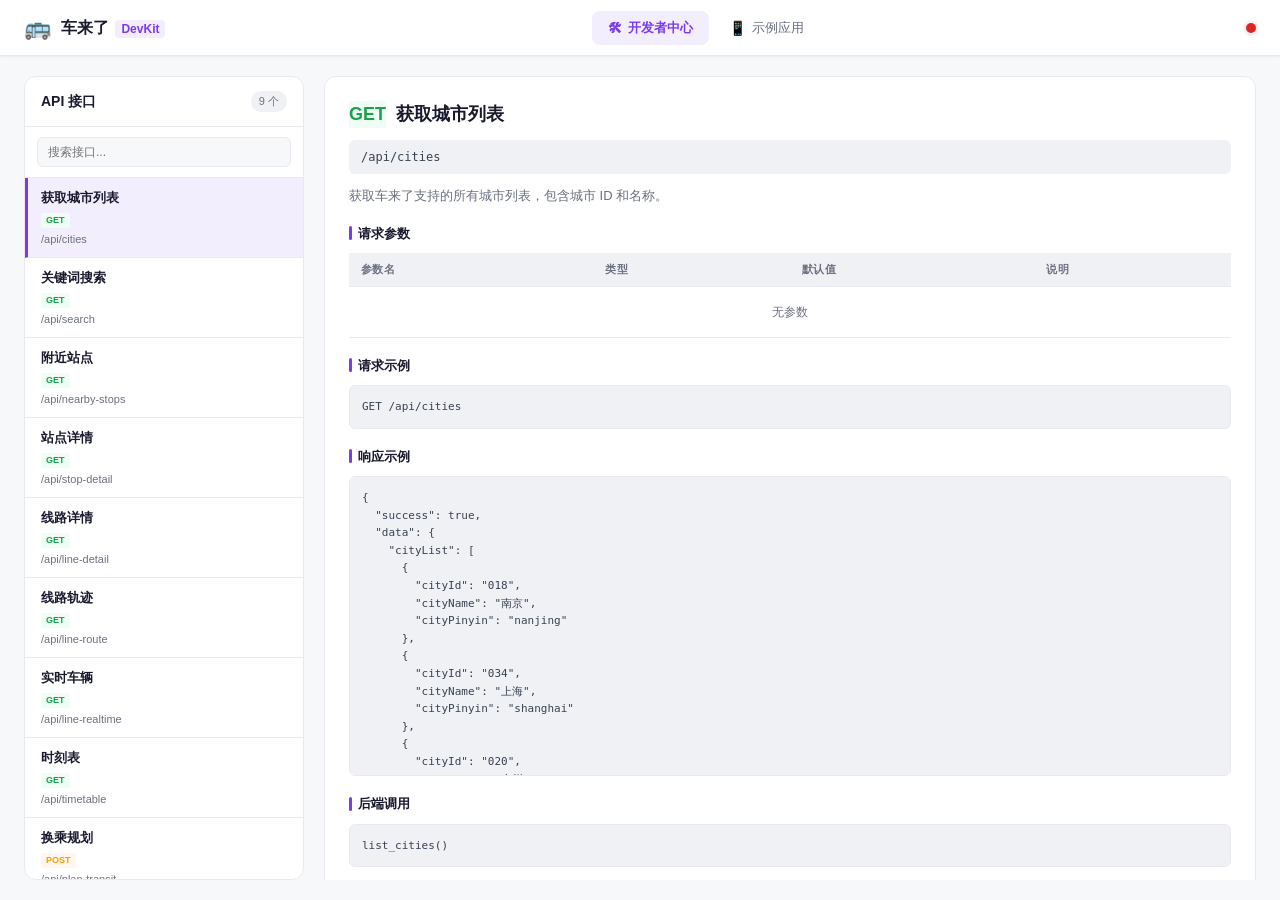
==== public/index.html @ 51bd1106 "fix: 重构 Vercel 部署配置，修复 404 问题 - 将 static/ 改为 public/ (Vercel 自动部署静态文件) - 简化 api/index.py，直接导出 Flask " ====
<!-- Generated by Trae Work -->
<!DOCTYPE html>
<html lang="zh-CN">
<head>
<meta charset="UTF-8">
<meta name="viewport" content="width=device-width, initial-scale=1.0">
<title>车来了 DevKit · 开发者中心 & 示例应用</title>
<link rel="stylesheet" href="css/app.css">
</head>
<body>

<!-- 顶部导航 -->
<header class="top-nav">
  <div class="nav-brand">
    <span class="brand-icon">🚌</span>
    <span class="brand-text">车来了 <span class="brand-sub">DevKit</span></span>
  </div>
  <nav class="nav-tabs">
    <button class="nav-tab active" data-route="dev-center">
      <span class="tab-icon">🛠</span> 开发者中心
    </button>
    <button class="nav-tab" data-route="demo-apps">
      <span class="tab-icon">📱</span> 示例应用
    </button>
  </nav>
  <div class="nav-right">
    <span class="status-dot" id="apiStatus" title="API 连接状态"></span>
  </div>
</header>

<!-- 主内容区 -->
<main class="main-content">

  <!-- ========== 开发者中心 ========== -->
  <section class="page" id="page-dev-center">
    <div class="dev-layout">
      <!-- 左侧 API 列表 -->
      <aside class="dev-sidebar">
        <div class="sidebar-header">
          <h3>API 接口</h3>
          <span class="api-count" id="apiCount">9 个</span>
        </div>
        <div class="api-search">
          <input type="text" id="apiSearchInput" placeholder="搜索接口...">
        </div>
        <ul class="api-list" id="apiList">
          <!-- JS 动态填充 -->
        </ul>
      </aside>

      <!-- 右侧详情区 -->
      <div class="dev-main">
        <div class="api-detail" id="apiDetail">
          <div class="detail-placeholder">
            <div class="ph-icon">👈</div>
            <p>选择左侧的 API 接口查看详情</p>
            <p class="ph-sub">包含接口说明、参数、请求示例、响应示例</p>
          </div>
        </div>

        <!-- 调试控制台 -->
        <div class="debug-panel" id="debugPanel" style="display:none">
          <div class="debug-header">
            <h4>🔧 在线调试</h4>
            <button class="btn btn-sm" id="debugRunBtn">发送请求</button>
          </div>
          <div class="debug-body">
            <div class="debug-params" id="debugParams">
              <!-- JS 动态生成参数表单 -->
            </div>
            <div class="debug-response">
              <div class="debug-resp-header">
                <span>响应结果</span>
                <span class="resp-status" id="respStatus"></span>
              </div>
              <pre class="debug-resp-content" id="respContent">// 点击"发送请求"查看结果</pre>
            </div>
          </div>
        </div>
      </div>
    </div>
  </section>

  <!-- ========== 示例应用 ========== -->
  <section class="page" id="page-demo-apps" style="display:none">
    <div class="demo-header">
      <h2>示例应用展示</h2>
      <p>基于车来了 API 组合实现的 6 类端上应用，点击卡片进入交互体验</p>
    </div>

    <!-- 应用选择网格 -->
    <div class="demo-grid" id="demoGrid">
      <div class="demo-card" data-demo="commute">
        <div class="demo-icon">⏰</div>
        <h3>通勤到站提醒</h3>
        <p>定时轮询车辆位置，到站前自动提醒出门</p>
        <div class="demo-tags">
          <span class="tag">实时轮询</span>
          <span class="tag">本地通知</span>
        </div>
      </div>
      <div class="demo-card" data-demo="transfer">
        <div class="demo-icon">🔀</div>
        <h3>智能换乘规划</h3>
        <p>多方案对比，推荐最优换乘路线</p>
        <div class="demo-tags">
          <span class="tag">路径规划</span>
          <span class="tag">方案对比</span>
        </div>
      </div>
      <div class="demo-card" data-demo="dashboard">
        <div class="demo-icon">🗺</div>
        <h3>公交仪表盘</h3>
        <p>一屏掌握周边所有公交动态</p>
        <div class="demo-tags">
          <span class="tag">周边站点</span>
          <span class="tag">实时位置</span>
        </div>
      </div>
      <div class="demo-card" data-demo="prediction">
        <div class="demo-icon">⏱</div>
        <h3>出行时间预测</h3>
        <p>精确计算等车+乘车总耗时</p>
        <div class="demo-tags">
          <span class="tag">ETA 推算</span>
          <span class="tag">速度分析</span>
        </div>
      </div>
      <div class="demo-card" data-demo="lastbus">
        <div class="demo-icon">🌙</div>
        <h3>末班车守护</h3>
        <p>监控末班车时间，防止错过回家车</p>
        <div class="demo-tags">
          <span class="tag">时刻表</span>
          <span class="tag">分级提醒</span>
        </div>
      </div>
      <div class="demo-card" data-demo="race">
        <div class="demo-icon">🏁</div>
        <h3>多线路竞速</h3>
        <p>同时对比多条线路，推荐最快一班</p>
        <div class="demo-tags">
          <span class="tag">并发请求</span>
          <span class="tag">ETA 排序</span>
        </div>
      </div>
    </div>

    <!-- 应用详情区 -->
    <div class="demo-detail" id="demoDetail" style="display:none">
      <button class="btn btn-back" id="demoBackBtn">← 返回应用列表</button>
      <div id="demoContent">
        <!-- JS 动态填充应用内容 -->
      </div>
    </div>
  </section>

</main>

<!-- Toast 通知 -->
<div class="toast" id="toast"></div>

<script src="js/api.js"></script>
<script src="js/dev-center.js"></script>
<script src="js/demos.js"></script>
<script src="js/app.js"></script>
</body>
</html>
---- public/css/app.css ----
/* ===== 车来了 DevKit 样式 ===== */

:root {
  /* 主题色 */
  --brand: #7c3aed;
  --brand-light: #a78bfa;
  --brand-bg: #f3eefe;
  --brand-dark: #5b21b6;
  --accent: #2563eb;
  --accent-light: #60a5fa;
  --accent-bg: #e8f0fe;
  --accent2: #f59e0b;
  --accent2-bg: #fff7ed;
  --green: #16a34a;
  --green-bg: #f0fdf4;
  --red: #dc2626;
  --red-bg: #fef2f2;

  /* 中性色 */
  --bg: #f7f8fa;
  --bg2: #ffffff;
  --bg3: #f0f1f5;
  --ink: #1a1a2e;
  --ink-2: #374151;
  --muted: #6c7080;
  --muted-2: #9ca3af;
  --rule: #e8eaef;
  --rule-2: #d1d5db;

  /* 尺寸 */
  --radius-sm: 6px;
  --radius: 8px;
  --radius-lg: 12px;
  --radius-xl: 16px;
  --shadow-sm: 0 1px 2px rgba(0,0,0,0.05);
  --shadow: 0 1px 4px rgba(0,0,0,0.08);
  --shadow-lg: 0 4px 16px rgba(0,0,0,0.1);

  /* 字体 */
  --font-sans: -apple-system, "PingFang SC", "Noto Sans CJK SC", "Microsoft YaHei", sans-serif;
  --font-mono: "SF Mono", "JetBrains Mono", Consolas, monospace;
}

@media (prefers-color-scheme: dark) {
  :root {
    --bg: #12121f;
    --bg2: #1a1a2e;
    --bg3: #252540;
    --ink: #e8e8f0;
    --ink-2: #c8c8d8;
    --muted: #9999b0;
    --muted-2: #6b6b85;
    --rule: #2a2a45;
    --rule-2: #3a3a55;
    --brand-bg: #2a2240;
    --accent-bg: #1a2a4a;
    --accent2-bg: #3a2a1a;
    --green-bg: #1a3a2a;
    --red-bg: #3a1a1a;
    --shadow-sm: 0 1px 2px rgba(0,0,0,0.3);
    --shadow: 0 1px 4px rgba(0,0,0,0.3);
    --shadow-lg: 0 4px 16px rgba(0,0,0,0.4);
  }
}

* { margin: 0; padding: 0; box-sizing: border-box; }

html, body {
  height: 100%;
  font-family: var(--font-sans);
  background: var(--bg);
  color: var(--ink);
  font-size: 14px;
  line-height: 1.5;
  -webkit-font-smoothing: antialiased;
}

/* ===== 顶部导航 ===== */
.top-nav {
  position: sticky;
  top: 0;
  z-index: 100;
  display: flex;
  align-items: center;
  justify-content: space-between;
  padding: 0 24px;
  height: 56px;
  background: var(--bg2);
  border-bottom: 1px solid var(--rule);
  box-shadow: var(--shadow-sm);
}

.nav-brand {
  display: flex;
  align-items: center;
  gap: 10px;
  font-weight: 700;
  font-size: 16px;
}
.brand-icon { font-size: 22px; }
.brand-sub {
  color: var(--brand);
  font-size: 12px;
  font-weight: 600;
  padding: 2px 6px;
  background: var(--brand-bg);
  border-radius: 4px;
  margin-left: 2px;
}

.nav-tabs {
  display: flex;
  gap: 4px;
}
.nav-tab {
  display: flex;
  align-items: center;
  gap: 6px;
  padding: 8px 16px;
  border: none;
  background: transparent;
  color: var(--muted);
  font-size: 13px;
  font-weight: 500;
  cursor: pointer;
  border-radius: var(--radius);
  transition: all 0.15s;
  font-family: inherit;
}
.nav-tab:hover {
  background: var(--bg3);
  color: var(--ink);
}
.nav-tab.active {
  background: var(--brand-bg);
  color: var(--brand);
  font-weight: 600;
}
.tab-icon { font-size: 14px; }

.nav-right { display: flex; align-items: center; gap: 12px; }
.status-dot {
  width: 10px;
  height: 10px;
  border-radius: 50%;
  background: var(--green);
  box-shadow: 0 0 0 3px var(--green-bg);
}
.status-dot.error {
  background: var(--red);
  box-shadow: 0 0 0 3px var(--red-bg);
}

/* ===== 主内容 ===== */
.main-content {
  max-width: 1400px;
  margin: 0 auto;
  padding: 20px 24px;
  min-height: calc(100vh - 56px);
}

.page { animation: fadeIn 0.25s ease; }
@keyframes fadeIn {
  from { opacity: 0; transform: translateY(6px); }
  to { opacity: 1; transform: translateY(0); }
}

/* ===== 按钮 ===== */
.btn {
  display: inline-flex;
  align-items: center;
  gap: 6px;
  padding: 8px 16px;
  border: 1px solid var(--rule-2);
  background: var(--bg2);
  color: var(--ink);
  font-size: 13px;
  font-weight: 500;
  border-radius: var(--radius);
  cursor: pointer;
  transition: all 0.15s;
  font-family: inherit;
}
.btn:hover { border-color: var(--brand); color: var(--brand); }
.btn-primary {
  background: var(--brand);
  border-color: var(--brand);
  color: #fff;
}
.btn-primary:hover {
  background: var(--brand-dark);
  border-color: var(--brand-dark);
  color: #fff;
}
.btn-sm { padding: 5px 12px; font-size: 12px; }
.btn-back {
  margin-bottom: 16px;
  background: transparent;
  border: 1px solid var(--rule);
}

/* ===== 开发者中心布局 ===== */
.dev-layout {
  display: grid;
  grid-template-columns: 280px 1fr;
  gap: 20px;
  height: calc(100vh - 96px);
}

.dev-sidebar {
  background: var(--bg2);
  border: 1px solid var(--rule);
  border-radius: var(--radius-lg);
  overflow: hidden;
  display: flex;
  flex-direction: column;
}
.sidebar-header {
  display: flex;
  align-items: center;
  justify-content: space-between;
  padding: 14px 16px;
  border-bottom: 1px solid var(--rule);
}
.sidebar-header h3 { font-size: 14px; font-weight: 700; }
.api-count {
  font-size: 11px;
  color: var(--muted);
  background: var(--bg3);
  padding: 2px 8px;
  border-radius: 10px;
}
.api-search { padding: 10px 12px; border-bottom: 1px solid var(--rule); }
.api-search input {
  width: 100%;
  padding: 7px 10px;
  border: 1px solid var(--rule);
  border-radius: var(--radius-sm);
  background: var(--bg);
  color: var(--ink);
  font-size: 12px;
  font-family: inherit;
  outline: none;
  transition: border-color 0.15s;
}
.api-search input:focus { border-color: var(--brand); }

.api-list {
  list-style: none;
  overflow-y: auto;
  flex: 1;
}
.api-item {
  padding: 10px 16px;
  cursor: pointer;
  border-bottom: 1px solid var(--rule);
  transition: background 0.1s;
}
.api-item:hover { background: var(--bg3); }
.api-item.active {
  background: var(--brand-bg);
  border-left: 3px solid var(--brand);
  padding-left: 13px;
}
.api-item .api-name {
  font-size: 13px;
  font-weight: 600;
  color: var(--ink);
}
.api-item .api-method {
  display: inline-block;
  font-size: 9px;
  font-weight: 700;
  padding: 1px 5px;
  border-radius: 3px;
  margin-top: 3px;
  text-transform: uppercase;
}
.api-method.get { background: var(--green-bg); color: var(--green); }
.api-method.post { background: var(--accent2-bg); color: var(--accent2); }
.api-item .api-desc {
  font-size: 11px;
  color: var(--muted);
  margin-top: 2px;
  white-space: nowrap;
  overflow: hidden;
  text-overflow: ellipsis;
}

/* API 详情 */
.dev-main {
  display: flex;
  flex-direction: column;
  gap: 16px;
  overflow-y: auto;
}

.api-detail {
  background: var(--bg2);
  border: 1px solid var(--rule);
  border-radius: var(--radius-lg);
  padding: 24px;
  flex-shrink: 0;
}
.detail-placeholder {
  text-align: center;
  padding: 60px 20px;
  color: var(--muted);
}
.ph-icon { font-size: 48px; margin-bottom: 12px; }
.detail-placeholder p { font-size: 14px; }
.detail-placeholder .ph-sub { font-size: 12px; margin-top: 4px; color: var(--muted-2); }

.api-detail h2 {
  font-size: 18px;
  font-weight: 700;
  margin-bottom: 6px;
  display: flex;
  align-items: center;
  gap: 10px;
}
.api-detail .api-url {
  font-family: var(--font-mono);
  font-size: 12px;
  padding: 8px 12px;
  background: var(--bg3);
  border-radius: var(--radius-sm);
  margin: 12px 0;
  word-break: break-all;
  color: var(--ink-2);
}
.api-detail .api-description {
  font-size: 13px;
  color: var(--muted);
  margin-bottom: 16px;
}

.detail-section {
  margin-top: 18px;
}
.detail-section h3 {
  font-size: 13px;
  font-weight: 700;
  margin-bottom: 10px;
  color: var(--ink);
  display: flex;
  align-items: center;
  gap: 6px;
}
.detail-section h3::before {
  content: "";
  width: 3px;
  height: 14px;
  background: var(--brand);
  border-radius: 2px;
}

.param-table {
  width: 100%;
  border-collapse: collapse;
  font-size: 12px;
}
.param-table th, .param-table td {
  padding: 8px 12px;
  text-align: left;
  border-bottom: 1px solid var(--rule);
}
.param-table th {
  background: var(--bg3);
  font-weight: 600;
  color: var(--muted);
  font-size: 11px;
  text-transform: uppercase;
  letter-spacing: 0.03em;
}
.param-table td .param-name {
  font-family: var(--font-mono);
  font-size: 11px;
  color: var(--accent);
  font-weight: 600;
}
.param-table td .param-required {
  font-size: 10px;
  color: var(--red);
  margin-left: 4px;
}
.param-table td .param-optional {
  font-size: 10px;
  color: var(--muted-2);
  margin-left: 4px;
}

.code-block {
  background: var(--bg3);
  border: 1px solid var(--rule);
  border-radius: var(--radius-sm);
  padding: 12px;
  font-family: var(--font-mono);
  font-size: 11px;
  line-height: 1.6;
  overflow-x: auto;
  color: var(--ink-2);
  max-height: 300px;
  overflow-y: auto;
}

/* 调试面板 */
.debug-panel {
  background: var(--bg2);
  border: 1px solid var(--rule);
  border-radius: var(--radius-lg);
  overflow: hidden;
}
.debug-header {
  display: flex;
  align-items: center;
  justify-content: space-between;
  padding: 12px 16px;
  border-bottom: 1px solid var(--rule);
  background: var(--bg3);
}
.debug-header h4 { font-size: 13px; font-weight: 700; }
.debug-body {
  padding: 16px;
  display: grid;
  grid-template-columns: 1fr 1fr;
  gap: 16px;
}
.debug-params { display: flex; flex-direction: column; gap: 10px; }
.debug-param {
  display: flex;
  flex-direction: column;
  gap: 4px;
}
.debug-param label {
  font-size: 11px;
  font-weight: 600;
  color: var(--muted);
}
.debug-param label .param-req { color: var(--red); margin-left: 2px; }
.debug-param input {
  padding: 7px 10px;
  border: 1px solid var(--rule);
  border-radius: var(--radius-sm);
  background: var(--bg);
  color: var(--ink);
  font-size: 12px;
  font-family: var(--font-mono);
  outline: none;
  transition: border-color 0.15s;
}
.debug-param input:focus { border-color: var(--brand); }

.debug-response {
  display: flex;
  flex-direction: column;
  border: 1px solid var(--rule);
  border-radius: var(--radius-sm);
  overflow: hidden;
}
.debug-resp-header {
  display: flex;
  justify-content: space-between;
  align-items: center;
  padding: 8px 12px;
  background: var(--bg3);
  font-size: 11px;
  font-weight: 600;
  color: var(--muted);
  border-bottom: 1px solid var(--rule);
}
.resp-status { font-size: 10px; padding: 2px 8px; border-radius: 10px; }
.resp-status.success { background: var(--green-bg); color: var(--green); }
.resp-status.error { background: var(--red-bg); color: var(--red); }
.debug-resp-content {
  flex: 1;
  padding: 12px;
  font-family: var(--font-mono);
  font-size: 11px;
  line-height: 1.6;
  overflow: auto;
  background: var(--bg);
  color: var(--ink-2);
  max-height: 400px;
  margin: 0;
  white-space: pre-wrap;
  word-break: break-all;
}

/* ===== 示例应用 ===== */
.demo-header {
  text-align: center;
  padding: 30px 20px 20px;
}
.demo-header h2 { font-size: 22px; font-weight: 700; margin-bottom: 6px; }
.demo-header p { font-size: 13px; color: var(--muted); }

.demo-grid {
  display: grid;
  grid-template-columns: repeat(3, 1fr);
  gap: 16px;
  margin-top: 20px;
}
.demo-card {
  background: var(--bg2);
  border: 1px solid var(--rule);
  border-radius: var(--radius-lg);
  padding: 24px;
  cursor: pointer;
  transition: all 0.2s;
  text-align: center;
}
.demo-card:hover {
  transform: translateY(-2px);
  box-shadow: var(--shadow-lg);
  border-color: var(--brand);
}
.demo-icon {
  font-size: 36px;
  margin-bottom: 12px;
}
.demo-card h3 { font-size: 16px; font-weight: 700; margin-bottom: 6px; }
.demo-card p { font-size: 12px; color: var(--muted); margin-bottom: 12px; }
.demo-tags {
  display: flex;
  justify-content: center;
  gap: 6px;
  flex-wrap: wrap;
}
.tag {
  font-size: 10px;
  padding: 3px 10px;
  background: var(--bg3);
  color: var(--muted);
  border-radius: 12px;
  font-weight: 500;
}

.demo-detail {
  background: var(--bg2);
  border: 1px solid var(--rule);
  border-radius: var(--radius-lg);
  padding: 24px;
  margin-top: 20px;
  min-height: 500px;
}

/* ===== 应用内通用组件 ===== */
.app-header {
  display: flex;
  align-items: center;
  justify-content: space-between;
  margin-bottom: 20px;
  padding-bottom: 14px;
  border-bottom: 1px solid var(--rule);
}
.app-title { display: flex; align-items: center; gap: 10px; }
.app-title h2 { font-size: 18px; font-weight: 700; }
.app-title .app-desc { font-size: 12px; color: var(--muted); margin-top: 2px; }

.form-row {
  display: flex;
  gap: 10px;
  align-items: flex-end;
  margin-bottom: 14px;
  flex-wrap: wrap;
}
.form-group { display: flex; flex-direction: column; gap: 4px; flex: 1; min-width: 120px; }
.form-group label { font-size: 11px; font-weight: 600; color: var(--muted); }
.form-group input, .form-group select {
  padding: 7px 10px;
  border: 1px solid var(--rule);
  border-radius: var(--radius-sm);
  background: var(--bg);
  color: var(--ink);
  font-size: 12px;
  font-family: inherit;
  outline: none;
  transition: border-color 0.15s;
}
.form-group input:focus, .form-group select:focus { border-color: var(--brand); }

.stop-card {
  background: var(--bg3);
  border-radius: var(--radius);
  padding: 12px 14px;
  margin-bottom: 10px;
  border: 1px solid var(--rule);
}
.stop-card .stop-name {
  font-size: 14px;
  font-weight: 700;
  margin-bottom: 6px;
  display: flex;
  align-items: center;
  justify-content: space-between;
}
.stop-dist {
  font-size: 11px;
  color: var(--muted);
  background: var(--bg2);
  padding: 2px 8px;
  border-radius: 10px;
}
.line-row {
  display: flex;
  align-items: center;
  gap: 8px;
  padding: 5px 0;
  font-size: 12px;
  border-bottom: 1px dashed var(--rule);
}
.line-row:last-child { border-bottom: none; }
.line-no {
  font-weight: 700;
  min-width: 50px;
  font-size: 11px;
  color: var(--brand);
}
.line-dest { flex: 1; color: var(--muted); font-size: 11px; }
.line-eta {
  font-size: 11px;
  font-weight: 700;
  color: var(--green);
}

.bus-card {
  background: var(--bg3);
  border-radius: var(--radius);
  padding: 14px;
  margin-bottom: 10px;
  border-left: 4px solid var(--brand);
}
.bus-card.rev { border-left-color: var(--accent2); }
.bus-head {
  display: flex;
  justify-content: space-between;
  align-items: center;
  margin-bottom: 8px;
}
.bus-plate {
  font-size: 12px;
  font-weight: 700;
  background: var(--brand);
  color: #fff;
  padding: 3px 10px;
  border-radius: 4px;
}
.bus-card.rev .bus-plate { background: var(--accent2); }
.bus-info-grid {
  display: grid;
  grid-template-columns: repeat(2, 1fr);
  gap: 6px;
  font-size: 11px;
}
.bus-info .label { color: var(--muted); font-size: 10px; }
.bus-info .val { font-weight: 600; }

.eta-box {
  margin-top: 10px;
  padding: 10px 12px;
  background: var(--green-bg);
  border-radius: var(--radius-sm);
  border-left: 3px solid var(--green);
}
.eta-label { font-size: 10px; color: var(--green); font-weight: 600; }
.eta-val { font-size: 16px; font-weight: 700; color: var(--green); margin-top: 2px; }
.eta-detail { font-size: 10px; color: var(--muted); margin-top: 2px; }

.alert-box {
  padding: 12px 16px;
  border-radius: var(--radius);
  margin-bottom: 12px;
  font-size: 12px;
  display: flex;
  align-items: center;
  gap: 8px;
}
.alert-info { background: var(--accent-bg); color: var(--accent); border: 1px solid var(--accent); }
.alert-warn { background: var(--accent2-bg); color: var(--accent2); border: 1px solid var(--accent2); }
.alert-success { background: var(--green-bg); color: var(--green); border: 1px solid var(--green); }
.alert-error { background: var(--red-bg); color: var(--red); border: 1px solid var(--red); }

/* 线路图 */
.route-stations {
  display: flex;
  align-items: flex-start;
  gap: 0;
  overflow-x: auto;
  padding: 10px 0 4px;
}
.route-station {
  flex: 0 0 auto;
  min-width: 60px;
  text-align: center;
  position: relative;
  font-size: 10px;
  color: var(--muted);
}
.route-station .dot {
  width: 10px;
  height: 10px;
  border-radius: 50%;
  background: var(--rule-2);
  margin: 0 auto 4px;
  position: relative;
  z-index: 1;
}
.route-station.passed .dot { background: var(--brand); opacity: 0.5; }
.route-station.current .dot {
  background: var(--brand);
  width: 14px;
  height: 14px;
  box-shadow: 0 0 0 3px var(--brand-bg);
}
.route-station.target .dot {
  background: var(--green);
  box-shadow: 0 0 0 3px var(--green-bg);
}
.route-station .line {
  position: absolute;
  top: 5px;
  left: 50%;
  width: 100%;
  height: 2px;
  background: var(--rule-2);
  z-index: 0;
}
.route-station:last-child .line { display: none; }
.route-station.passed .line { background: var(--brand); opacity: 0.5; }
.route-station .name {
  word-break: break-all;
  line-height: 1.2;
  max-width: 56px;
  margin: 0 auto;
}
.route-station.current .name,
.route-station.target .name { font-weight: 700; color: var(--ink); }

/* ===== Toast ===== */
.toast {
  position: fixed;
  bottom: 30px;
  left: 50%;
  transform: translateX(-50%) translateY(100px);
  padding: 10px 20px;
  background: var(--ink);
  color: var(--bg2);
  border-radius: var(--radius);
  font-size: 13px;
  z-index: 1000;
  opacity: 0;
  transition: all 0.3s;
  pointer-events: none;
}
.toast.show {
  opacity: 1;
  transform: translateX(-50%) translateY(0);
}

/* ===== 响应式 ===== */
@media (max-width: 1024px) {
  .dev-layout { grid-template-columns: 240px 1fr; }
  .demo-grid { grid-template-columns: repeat(2, 1fr); }
  .debug-body { grid-template-columns: 1fr; }
}
@media (max-width: 768px) {
  .top-nav { padding: 0 12px; }
  .main-content { padding: 12px; }
  .dev-layout {
    grid-template-columns: 1fr;
    height: auto;
  }
  .dev-sidebar { max-height: 300px; }
  .demo-grid { grid-template-columns: 1fr; }
  .nav-tab { padding: 8px 10px; font-size: 12px; }
  .tab-icon { display: none; }
}
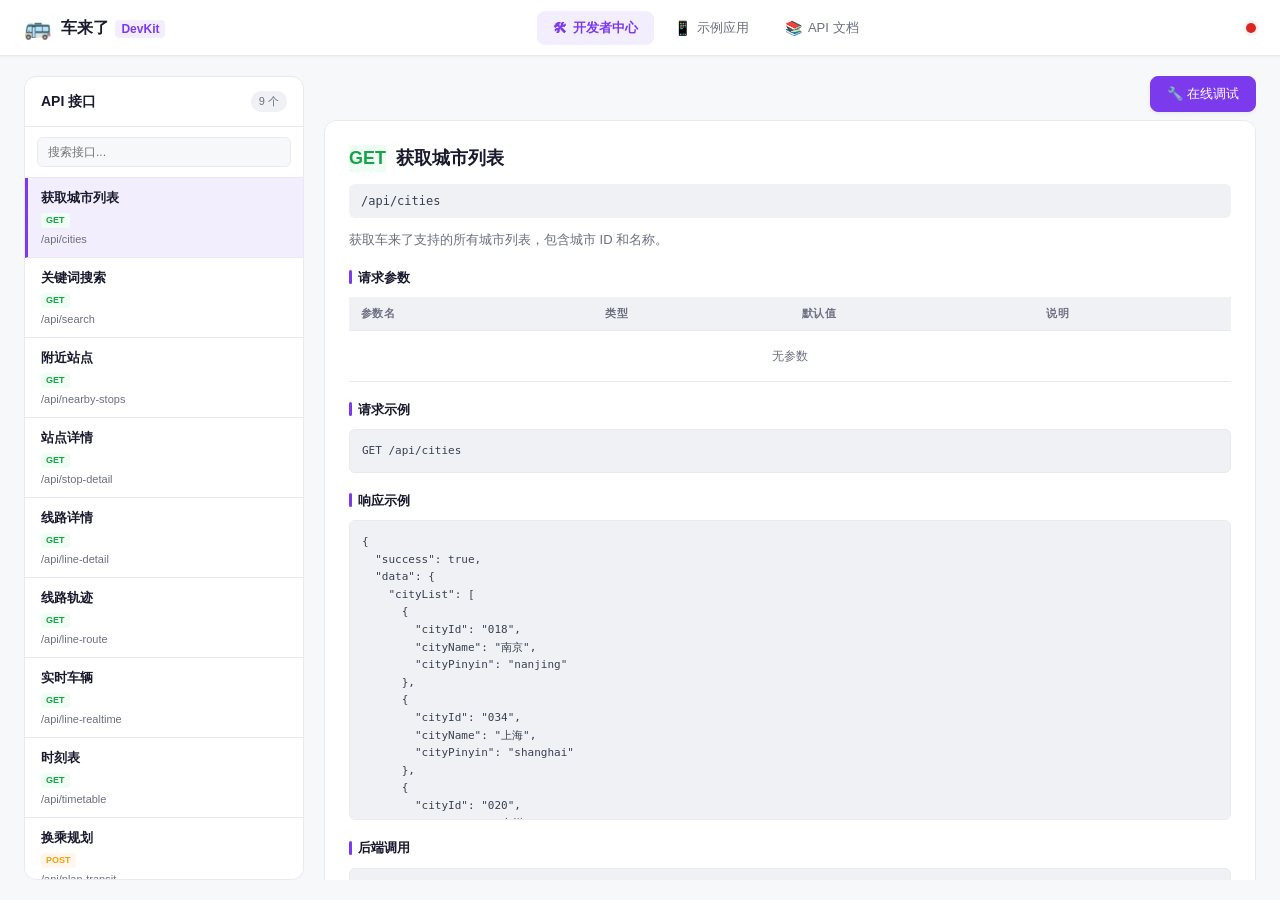
==== commit 6ff4d7c4: "feat: 添加在线调试浮动按钮和 API 文档 Tab - 开发者中心：添加浮动「在线调试」按钮，点击平滑滚动到调试面板 - 调试面板「发送请求」按钮改为 primary 样式，更醒目 - 新增顶部" ====
--- a/public/index.html
+++ b/public/index.html
@@ -21,6 +21,9 @@
     </button>
     <button class="nav-tab" data-route="demo-apps">
       <span class="tab-icon">📱</span> 示例应用
+    </button>
+    <button class="nav-tab" data-route="api-docs">
+      <span class="tab-icon">📚</span> API 文档
     </button>
   </nav>
   <div class="nav-right">
@@ -50,6 +53,11 @@
 
       <!-- 右侧详情区 -->
       <div class="dev-main">
+        <!-- 浮动调试按钮 -->
+        <button class="btn btn-primary debug-fab" id="debugFab" style="display:none">
+          🔧 在线调试
+        </button>
+
         <div class="api-detail" id="apiDetail">
           <div class="detail-placeholder">
             <div class="ph-icon">👈</div>
@@ -62,7 +70,7 @@
         <div class="debug-panel" id="debugPanel" style="display:none">
           <div class="debug-header">
             <h4>🔧 在线调试</h4>
-            <button class="btn btn-sm" id="debugRunBtn">发送请求</button>
+            <button class="btn btn-primary btn-sm" id="debugRunBtn">发送请求</button>
           </div>
           <div class="debug-body">
             <div class="debug-params" id="debugParams">
@@ -153,6 +161,9 @@
         <!-- JS 动态填充应用内容 -->
       </div>
     </div>
+  <!-- ========== API 文档 ========== -->
+  <section class="page" id="page-api-docs" style="display:none">
+    <iframe class="docs-iframe" src="/docs" frameborder="0"></iframe>
   </section>
 
 </main>
--- a/public/css/app.css
+++ b/public/css/app.css
@@ -293,6 +293,31 @@
   flex-direction: column;
   gap: 16px;
   overflow-y: auto;
+  position: relative;
+}
+
+/* 浮动调试按钮 */
+.debug-fab {
+  position: sticky;
+  top: 0;
+  z-index: 10;
+  align-self: flex-end;
+  margin-bottom: -8px;
+  box-shadow: var(--shadow);
+  animation: slideIn 0.2s ease;
+}
+@keyframes slideIn {
+  from { opacity: 0; transform: translateX(20px); }
+  to { opacity: 1; transform: translateX(0); }
+}
+
+/* API 文档 iframe */
+.docs-iframe {
+  width: 100%;
+  min-height: calc(100vh - 96px);
+  border: none;
+  border-radius: var(--radius-lg);
+  background: var(--bg2);
 }
 
 .api-detail {
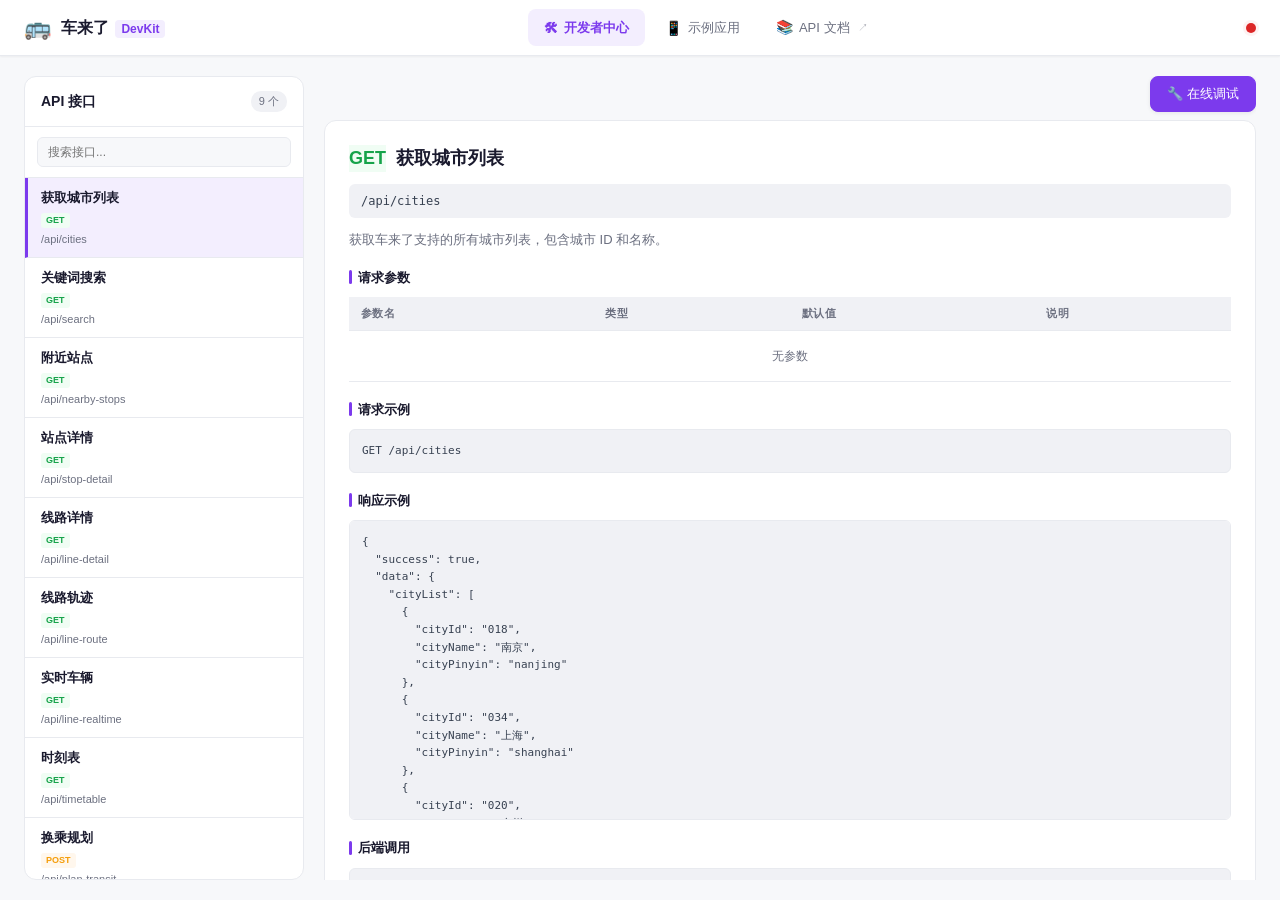
==== commit 3f5cdfb5: "refactor: API 文档改为新窗口跳转，不再内嵌 iframe - 将 API 文档 Tab 从内嵌 iframe 改为 <a> 标签新窗口跳转 - 添加外链标识样式（↗ 图标） - 清理不再" ====
--- a/public/index.html
+++ b/public/index.html
@@ -22,9 +22,9 @@
     <button class="nav-tab" data-route="demo-apps">
       <span class="tab-icon">📱</span> 示例应用
     </button>
-    <button class="nav-tab" data-route="api-docs">
+    <a class="nav-tab" href="/docs" target="_blank">
       <span class="tab-icon">📚</span> API 文档
-    </button>
+    </a>
   </nav>
   <div class="nav-right">
     <span class="status-dot" id="apiStatus" title="API 连接状态"></span>
@@ -161,9 +161,6 @@
         <!-- JS 动态填充应用内容 -->
       </div>
     </div>
-  <!-- ========== API 文档 ========== -->
-  <section class="page" id="page-api-docs" style="display:none">
-    <iframe class="docs-iframe" src="/docs" frameborder="0"></iframe>
   </section>
 
 </main>
--- a/public/css/app.css
+++ b/public/css/app.css
@@ -311,13 +311,15 @@
   to { opacity: 1; transform: translateX(0); }
 }
 
-/* API 文档 iframe */
-.docs-iframe {
-  width: 100%;
-  min-height: calc(100vh - 96px);
-  border: none;
-  border-radius: var(--radius-lg);
-  background: var(--bg2);
+/* API 文档链接 */
+.nav-tab[target="_blank"] {
+  text-decoration: none;
+}
+.nav-tab[target="_blank"]::after {
+  content: "↗";
+  font-size: 10px;
+  margin-left: 2px;
+  opacity: 0.6;
 }
 
 .api-detail {
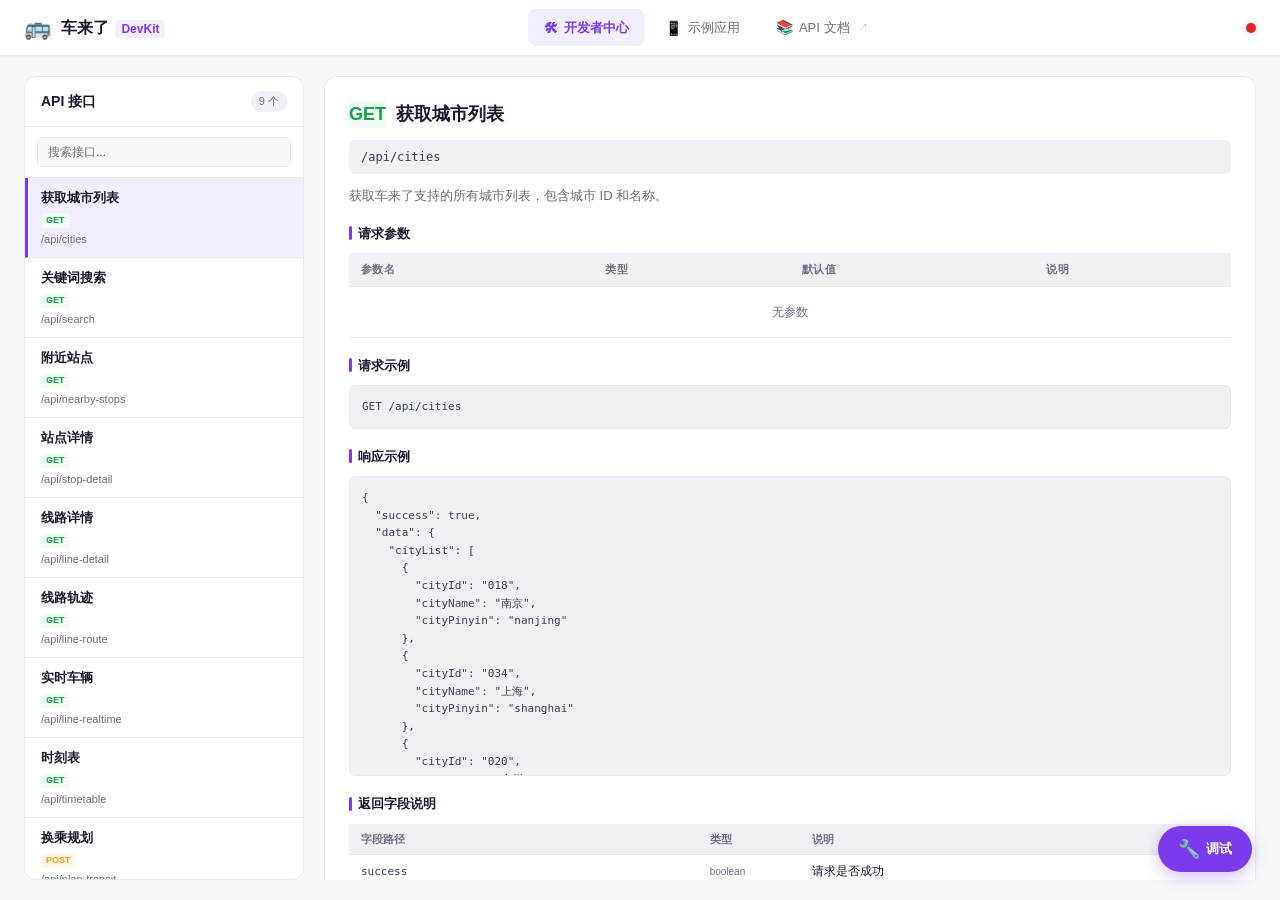
==== commit 1f697807: "refactor: 重构在线调试为悬浮弹窗 + 添加返回字段解释 - 移除旧的内嵌调试面板，改为右下角悬浮按钮 + 居中弹窗 - 弹窗内支持接口选择（下拉）、参数输入、发送请求、结果展示 - 支持点击" ====
--- a/public/index.html
+++ b/public/index.html
@@ -53,36 +53,11 @@
 
       <!-- 右侧详情区 -->
       <div class="dev-main">
-        <!-- 浮动调试按钮 -->
-        <button class="btn btn-primary debug-fab" id="debugFab" style="display:none">
-          🔧 在线调试
-        </button>
-
         <div class="api-detail" id="apiDetail">
           <div class="detail-placeholder">
             <div class="ph-icon">👈</div>
             <p>选择左侧的 API 接口查看详情</p>
-            <p class="ph-sub">包含接口说明、参数、请求示例、响应示例</p>
-          </div>
-        </div>
-
-        <!-- 调试控制台 -->
-        <div class="debug-panel" id="debugPanel" style="display:none">
-          <div class="debug-header">
-            <h4>🔧 在线调试</h4>
-            <button class="btn btn-primary btn-sm" id="debugRunBtn">发送请求</button>
-          </div>
-          <div class="debug-body">
-            <div class="debug-params" id="debugParams">
-              <!-- JS 动态生成参数表单 -->
-            </div>
-            <div class="debug-response">
-              <div class="debug-resp-header">
-                <span>响应结果</span>
-                <span class="resp-status" id="respStatus"></span>
-              </div>
-              <pre class="debug-resp-content" id="respContent">// 点击"发送请求"查看结果</pre>
-            </div>
+            <p class="ph-sub">包含接口说明、参数、请求示例、响应示例、字段解释</p>
           </div>
         </div>
       </div>
@@ -168,6 +143,46 @@
 <!-- Toast 通知 -->
 <div class="toast" id="toast"></div>
 
+<!-- 浮动调试按钮 -->
+<button class="debug-float-btn" id="debugFloatBtn" title="在线调试">
+  <span class="float-icon">🔧</span>
+  <span class="float-text">调试</span>
+</button>
+
+<!-- 调试弹窗 -->
+<div class="debug-overlay" id="debugOverlay"></div>
+<div class="debug-popup" id="debugPopup">
+  <div class="debug-popup-header">
+    <h4>🔧 在线调试</h4>
+    <button class="debug-popup-close" id="debugCloseBtn" title="关闭">✕</button>
+  </div>
+  <div class="debug-popup-body">
+    <!-- 接口选择 -->
+    <div class="debug-field">
+      <label>选择接口</label>
+      <select id="debugApiSelect">
+        <option value="">-- 请选择接口 --</option>
+      </select>
+    </div>
+    <!-- 接口说明 -->
+    <div class="debug-api-info" id="debugApiInfo" style="display:none"></div>
+    <!-- 参数表单 -->
+    <div class="debug-params-list" id="debugParamsList"></div>
+    <!-- 发送按钮 -->
+    <button class="btn btn-primary debug-send-btn" id="debugSendBtn">
+      <span>🚀</span> 发送请求
+    </button>
+    <!-- 响应结果 -->
+    <div class="debug-response-box" id="debugResponseBox" style="display:none">
+      <div class="debug-resp-header">
+        <span>响应结果</span>
+        <span class="resp-status" id="popupRespStatus"></span>
+      </div>
+      <pre class="debug-resp-content" id="popupRespContent">// 点击"发送请求"查看结果</pre>
+    </div>
+  </div>
+</div>
+
 <script src="js/api.js"></script>
 <script src="js/dev-center.js"></script>
 <script src="js/demos.js"></script>
--- a/public/css/app.css
+++ b/public/css/app.css
@@ -296,21 +296,6 @@
   position: relative;
 }
 
-/* 浮动调试按钮 */
-.debug-fab {
-  position: sticky;
-  top: 0;
-  z-index: 10;
-  align-self: flex-end;
-  margin-bottom: -8px;
-  box-shadow: var(--shadow);
-  animation: slideIn 0.2s ease;
-}
-@keyframes slideIn {
-  from { opacity: 0; transform: translateX(20px); }
-  to { opacity: 1; transform: translateX(0); }
-}
-
 /* API 文档链接 */
 .nav-tab[target="_blank"] {
   text-decoration: none;
@@ -431,54 +416,239 @@
   overflow-y: auto;
 }
 
-/* 调试面板 */
-.debug-panel {
+/* 返回字段解释表 */
+.field-table {
+  width: 100%;
+  border-collapse: collapse;
+  font-size: 12px;
+}
+.field-table th, .field-table td {
+  padding: 7px 12px;
+  text-align: left;
+  border-bottom: 1px solid var(--rule);
+  vertical-align: top;
+}
+.field-table th {
+  background: var(--bg3);
+  font-weight: 600;
+  color: var(--muted);
+  font-size: 11px;
+}
+.field-table .field-name {
+  font-family: var(--font-mono);
+  font-size: 11px;
+  color: var(--accent);
+  font-weight: 600;
+}
+.field-table .field-path {
+  font-family: var(--font-mono);
+  font-size: 11px;
+  color: var(--ink-2);
+}
+.field-table .field-type {
+  font-size: 10px;
+  color: var(--muted);
+}
+.field-table .field-desc {
+  font-size: 11px;
+  color: var(--ink-2);
+  line-height: 1.5;
+}
+
+/* ===== 浮动调试按钮 ===== */
+.debug-float-btn {
+  position: fixed;
+  bottom: 28px;
+  right: 28px;
+  z-index: 900;
+  display: flex;
+  align-items: center;
+  gap: 6px;
+  padding: 12px 20px;
+  border: none;
+  background: var(--brand);
+  color: #fff;
+  font-size: 14px;
+  font-weight: 600;
+  font-family: var(--font-sans);
+  border-radius: 28px;
+  cursor: pointer;
+  box-shadow: 0 4px 16px rgba(124, 58, 237, 0.35);
+  transition: all 0.25s cubic-bezier(0.4, 0, 0.2, 1);
+}
+.debug-float-btn:hover {
+  background: var(--brand-dark);
+  box-shadow: 0 6px 24px rgba(124, 58, 237, 0.45);
+  transform: translateY(-2px);
+}
+.debug-float-btn .float-icon { font-size: 18px; }
+.debug-float-btn .float-text { font-size: 13px; }
+
+/* ===== 调试弹窗 ===== */
+.debug-overlay {
+  position: fixed;
+  inset: 0;
+  background: rgba(0, 0, 0, 0.35);
+  z-index: 950;
+  opacity: 0;
+  pointer-events: none;
+  transition: opacity 0.25s ease;
+}
+.debug-overlay.show {
+  opacity: 1;
+  pointer-events: auto;
+}
+
+.debug-popup {
+  position: fixed;
+  top: 50%;
+  left: 50%;
+  transform: translate(-50%, -50%) scale(0.92);
+  z-index: 1000;
+  width: 640px;
+  max-width: calc(100vw - 40px);
+  max-height: calc(100vh - 80px);
   background: var(--bg2);
-  border: 1px solid var(--rule);
-  border-radius: var(--radius-lg);
-  overflow: hidden;
-}
-.debug-header {
+  border-radius: var(--radius-xl);
+  box-shadow: 0 20px 60px rgba(0, 0, 0, 0.2);
+  display: flex;
+  flex-direction: column;
+  opacity: 0;
+  pointer-events: none;
+  transition: all 0.25s cubic-bezier(0.4, 0, 0.2, 1);
+}
+.debug-popup.show {
+  opacity: 1;
+  pointer-events: auto;
+  transform: translate(-50%, -50%) scale(1);
+}
+
+.debug-popup-header {
   display: flex;
   align-items: center;
   justify-content: space-between;
-  padding: 12px 16px;
+  padding: 16px 20px;
   border-bottom: 1px solid var(--rule);
-  background: var(--bg3);
-}
-.debug-header h4 { font-size: 13px; font-weight: 700; }
-.debug-body {
-  padding: 16px;
-  display: grid;
-  grid-template-columns: 1fr 1fr;
-  gap: 16px;
-}
-.debug-params { display: flex; flex-direction: column; gap: 10px; }
-.debug-param {
+  flex-shrink: 0;
+}
+.debug-popup-header h4 {
+  font-size: 15px;
+  font-weight: 700;
+}
+.debug-popup-close {
+  width: 28px;
+  height: 28px;
+  border: none;
+  background: transparent;
+  color: var(--muted);
+  font-size: 16px;
+  cursor: pointer;
+  border-radius: var(--radius-sm);
+  display: flex;
+  align-items: center;
+  justify-content: center;
+  transition: all 0.15s;
+}
+.debug-popup-close:hover {
+  background: var(--bg3);
+  color: var(--red);
+}
+
+.debug-popup-body {
+  padding: 20px;
+  overflow-y: auto;
+  flex: 1;
   display: flex;
   flex-direction: column;
-  gap: 4px;
-}
-.debug-param label {
-  font-size: 11px;
-  font-weight: 600;
-  color: var(--muted);
-}
-.debug-param label .param-req { color: var(--red); margin-left: 2px; }
-.debug-param input {
-  padding: 7px 10px;
-  border: 1px solid var(--rule);
+  gap: 14px;
+}
+
+.debug-field {
+  display: flex;
+  flex-direction: column;
+  gap: 6px;
+}
+.debug-field label {
+  font-size: 12px;
+  font-weight: 600;
+  color: var(--muted);
+}
+.debug-field select {
+  padding: 9px 12px;
+  border: 1px solid var(--rule-2);
   border-radius: var(--radius-sm);
   background: var(--bg);
   color: var(--ink);
+  font-size: 13px;
+  font-family: inherit;
+  outline: none;
+  transition: border-color 0.15s;
+  cursor: pointer;
+}
+.debug-field select:focus { border-color: var(--brand); }
+
+.debug-api-info {
+  padding: 10px 14px;
+  background: var(--brand-bg);
+  border-radius: var(--radius-sm);
+  font-size: 12px;
+  color: var(--ink-2);
+  line-height: 1.6;
+}
+.debug-api-info .api-method-tag {
+  display: inline-block;
+  font-size: 9px;
+  font-weight: 700;
+  padding: 1px 6px;
+  border-radius: 3px;
+  margin-right: 6px;
+  text-transform: uppercase;
+}
+.debug-api-info .api-method-tag.get { background: var(--green-bg); color: var(--green); }
+.debug-api-info .api-method-tag.post { background: var(--accent2-bg); color: var(--accent2); }
+.debug-api-info .api-endpoint {
+  font-family: var(--font-mono);
+  font-size: 11px;
+  color: var(--accent);
+}
+
+.debug-params-list {
+  display: grid;
+  grid-template-columns: 1fr 1fr;
+  gap: 12px;
+}
+.debug-param-item {
+  display: flex;
+  flex-direction: column;
+  gap: 4px;
+}
+.debug-param-item label {
+  font-size: 11px;
+  font-weight: 600;
+  color: var(--muted);
+}
+.debug-param-item label .param-req { color: var(--red); margin-left: 2px; }
+.debug-param-item label .param-type { color: var(--muted-2); font-weight: 400; margin-left: 4px; }
+.debug-param-item input {
+  padding: 8px 10px;
+  border: 1px solid var(--rule);
+  border-radius: var(--radius-sm);
+  background: var(--bg);
+  color: var(--ink);
   font-size: 12px;
   font-family: var(--font-mono);
   outline: none;
   transition: border-color 0.15s;
 }
-.debug-param input:focus { border-color: var(--brand); }
-
-.debug-response {
+.debug-param-item input:focus { border-color: var(--brand); }
+.debug-param-item.full-width { grid-column: 1 / -1; }
+
+.debug-send-btn {
+  align-self: flex-start;
+  padding: 10px 24px;
+}
+
+.debug-response-box {
   display: flex;
   flex-direction: column;
   border: 1px solid var(--rule);
@@ -496,11 +666,10 @@
   color: var(--muted);
   border-bottom: 1px solid var(--rule);
 }
-.resp-status { font-size: 10px; padding: 2px 8px; border-radius: 10px; }
+.resp-status { font-size: 10px; padding: 2px 8px; border-radius: 10px; background: var(--bg); color: var(--muted); }
 .resp-status.success { background: var(--green-bg); color: var(--green); }
 .resp-status.error { background: var(--red-bg); color: var(--red); }
 .debug-resp-content {
-  flex: 1;
   padding: 12px;
   font-family: var(--font-mono);
   font-size: 11px;
@@ -508,7 +677,7 @@
   overflow: auto;
   background: var(--bg);
   color: var(--ink-2);
-  max-height: 400px;
+  max-height: 300px;
   margin: 0;
   white-space: pre-wrap;
   word-break: break-all;
@@ -789,7 +958,7 @@
 @media (max-width: 1024px) {
   .dev-layout { grid-template-columns: 240px 1fr; }
   .demo-grid { grid-template-columns: repeat(2, 1fr); }
-  .debug-body { grid-template-columns: 1fr; }
+  .debug-params-list { grid-template-columns: 1fr; }
 }
 @media (max-width: 768px) {
   .top-nav { padding: 0 12px; }
@@ -802,4 +971,8 @@
   .demo-grid { grid-template-columns: 1fr; }
   .nav-tab { padding: 8px 10px; font-size: 12px; }
   .tab-icon { display: none; }
-}
+  .debug-float-btn .float-text { display: none; }
+  .debug-float-btn { padding: 14px; }
+  .debug-popup { width: calc(100vw - 24px); }
+  .debug-params-list { grid-template-columns: 1fr; }
+}
